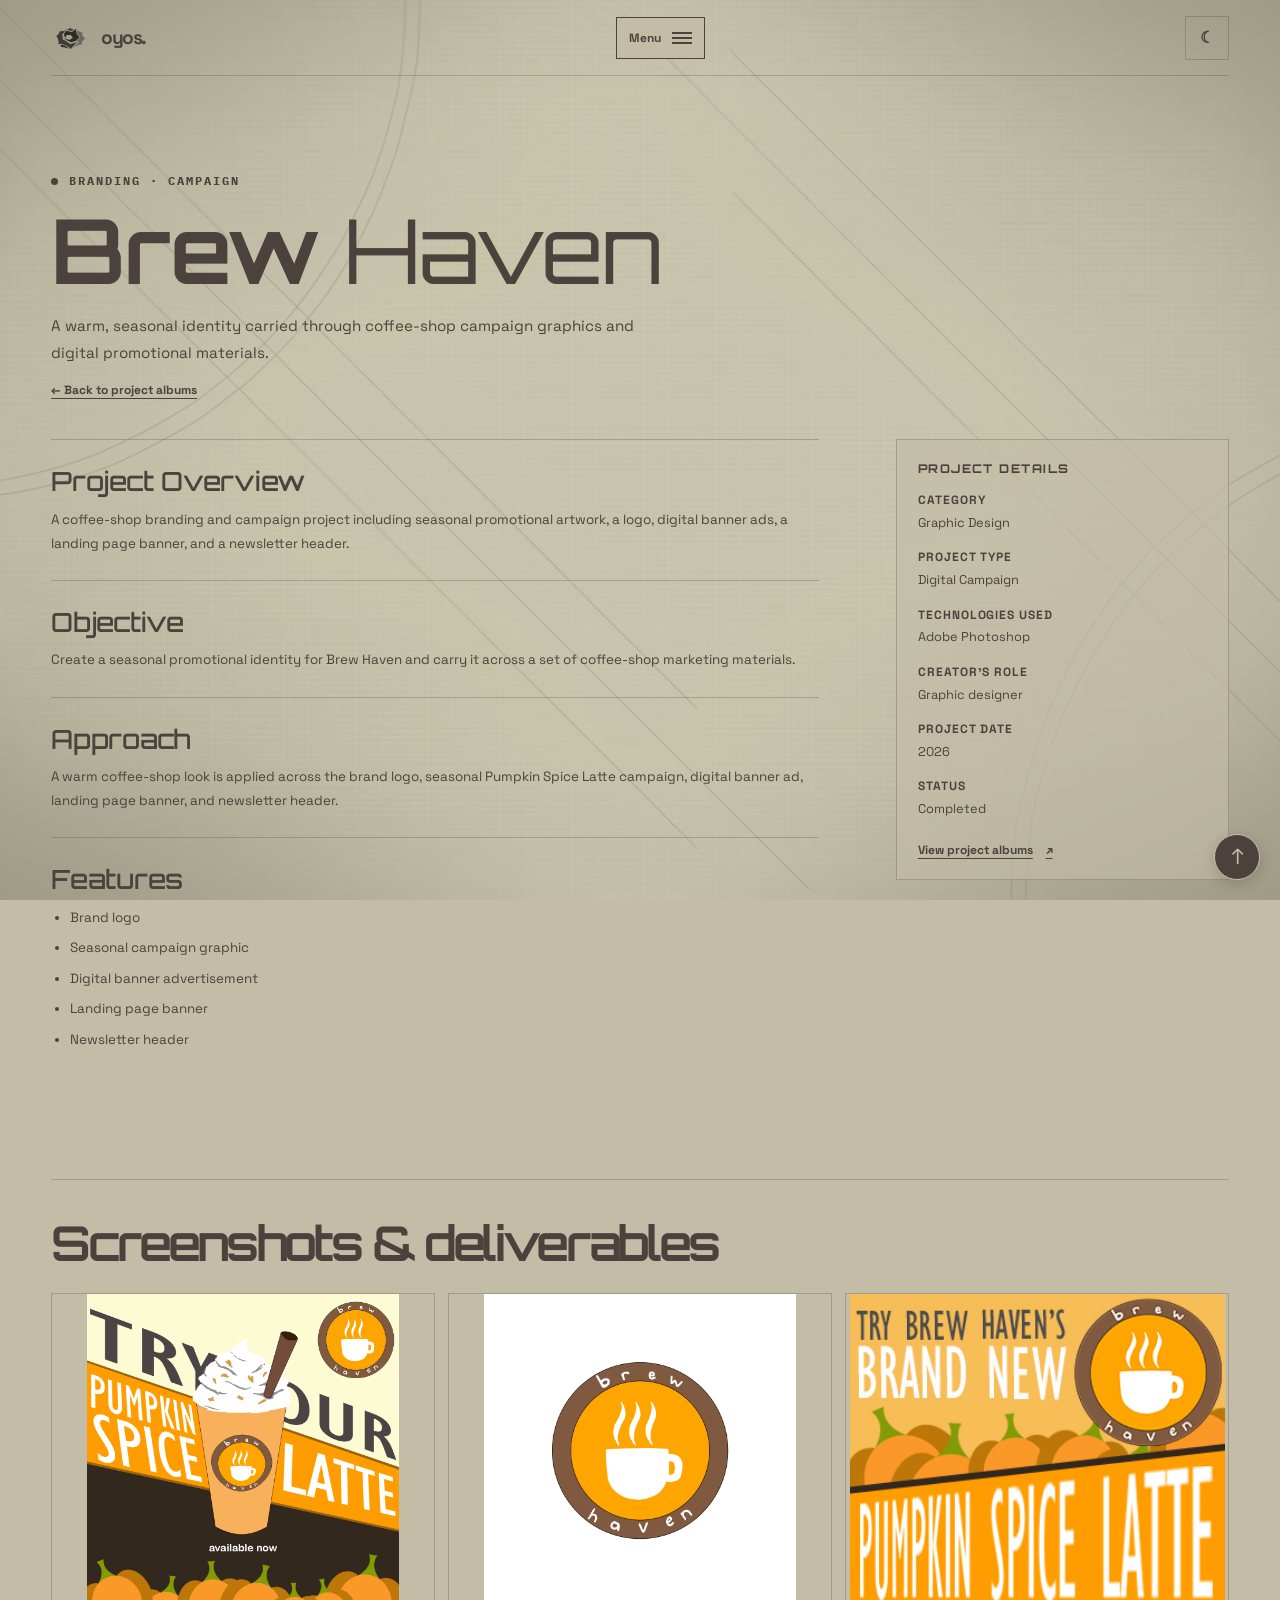
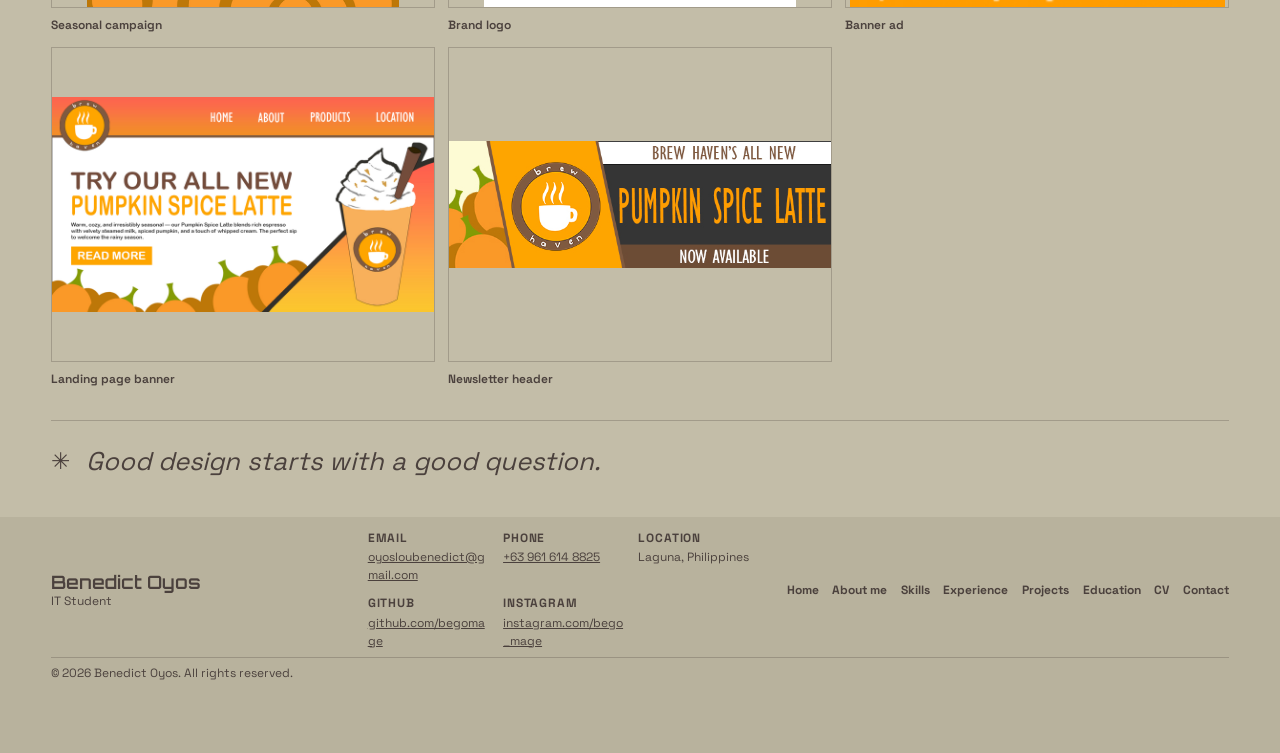
==== Final Project Oyos/projects/brew-haven/index.html @ 5e1249a6 "Add files via upload" ====
<!doctype html>
<html lang="en">
  <head>
    <meta charset="utf-8">
    <meta name="viewport" content="width=device-width, initial-scale=1">
    <meta name="theme-color" content="#f5f1e8">
    <meta name="description" content="Project overview and campaign design details for Brew Haven.">
    <title>Brew Haven | Oyos Projects</title>
    <script>
      try {
        const theme = window.localStorage.getItem("oyos-theme");
        if (theme === "light" || theme === "dark") {
          document.documentElement.dataset.theme = theme;
        }
      } catch (error) {
        console.error("Unable to read the saved theme preference.", error);
      }
    </script>
    <link rel="stylesheet" href="../../styles.css">
    <script src="../../script.js" defer></script>
  </head>
  <body>
    <a class="skip-link" href="#main">Skip to content</a>
    <header class="site-header">
      <a class="wordmark" href="../../index.html#home" aria-label="Oyos, home">
        <img class="wordmark-mark" src="../../assets/midnight-overture/MidnightOverture%20Icon%20Logo.png" alt="" aria-hidden="true">
        <span>oyos<span class="wordmark-period">.</span></span>
      </a>
      <button class="menu-toggle" type="button" aria-expanded="false" aria-controls="site-nav">
        <span class="menu-toggle-label">Menu</span>
        <span class="menu-toggle-icon" aria-hidden="true"></span>
      </button>
      <nav class="site-nav" id="site-nav" aria-label="Main navigation">
        <a href="../../index.html#home">Home</a>
        <a href="../../about.html">About me</a>
        <a href="../../skills.html">Skills</a>
        <a href="../../experience.html">Experience</a>
        <a href="../../projects.html" aria-current="page">Projects</a>
        <a href="../../education.html">Education</a>
        <a href="../../cv.html">CV</a>
        <a href="../../contact.html">Contact</a>
      </nav>
      <button class="theme-toggle" type="button" aria-label="Switch to dark mode" aria-pressed="false" title="Switch to dark mode">
        <span class="theme-toggle-icon" aria-hidden="true">☾</span>
        <span class="theme-toggle-label">Dark mode</span>
      </button>
    </header>

    <main id="main">
      <section class="project-detail-intro page-wrap" aria-labelledby="project-title">
        <p class="eyebrow"><span class="eyebrow-dot"></span> Branding · Campaign</p>
        <h1 id="project-title">Brew <em>Haven</em></h1>
        <p class="project-detail-lede">
          A warm, seasonal identity carried through coffee-shop campaign
          graphics and digital promotional materials.
        </p>
        <a class="text-link project-detail-back" href="../../projects.html">← Back to project albums</a>
      </section>

      <div class="project-detail-body page-wrap">
        <div class="project-detail-sections">
          <section class="project-detail-section" aria-labelledby="overview-title">
            <h2 id="overview-title">Project Overview</h2>
            <p>A coffee-shop branding and campaign project including seasonal promotional artwork, a logo, digital banner ads, a landing page banner, and a newsletter header.</p>
          </section>
          <section class="project-detail-section" aria-labelledby="objective-title">
            <h2 id="objective-title">Objective</h2>
            <p>Create a seasonal promotional identity for Brew Haven and carry it across a set of coffee-shop marketing materials.</p>
          </section>
          <section class="project-detail-section" aria-labelledby="approach-title">
            <h2 id="approach-title">Approach</h2>
            <p>A warm coffee-shop look is applied across the brand logo, seasonal Pumpkin Spice Latte campaign, digital banner ad, landing page banner, and newsletter header.</p>
          </section>
          <section class="project-detail-section" aria-labelledby="features-title">
            <h2 id="features-title">Features</h2>
            <ul>
              <li>Brand logo</li>
              <li>Seasonal campaign graphic</li>
              <li>Digital banner advertisement</li>
              <li>Landing page banner</li>
              <li>Newsletter header</li>
            </ul>
          </section>
        </div>
        <aside class="project-detail-sidebar" aria-labelledby="project-facts-title">
          <h2 id="project-facts-title">Project details</h2>
          <dl class="project-detail-meta">
            <div><dt>Category</dt><dd>Graphic Design</dd></div>
            <div><dt>Project type</dt><dd>Digital Campaign</dd></div>
            <div><dt>Technologies used</dt><dd>Adobe Photoshop</dd></div>
            <div><dt>Creator's role</dt><dd>Graphic designer</dd></div>
            <div><dt>Project date</dt><dd>2026</dd></div>
            <div><dt>Status</dt><dd>Completed</dd></div>
          </dl>
          <div class="project-links">
            <a class="text-link" href="../../projects.html">View project albums <span aria-hidden="true">↗</span></a>
          </div>
        </aside>
      </div>

      <section class="project-screenshots page-wrap" aria-labelledby="screenshots-title">
        <h2 id="screenshots-title">Screenshots &amp; deliverables</h2>
        <div class="project-screenshot-grid">
          <a class="project-screenshot" href="../../assets/brewhaven/brew-haven-campaign.jpg" target="_blank" rel="noopener">
            <img src="../../assets/brewhaven/brew-haven-campaign.jpg" alt="Brew Haven seasonal campaign graphic featuring a Pumpkin Spice Latte." loading="lazy">
            <span>Seasonal campaign</span>
          </a>
          <a class="project-screenshot" href="../../assets/brewhaven/Brew%20Haven%20Logo.jpg" target="_blank" rel="noopener">
            <img src="../../assets/brewhaven/Brew%20Haven%20Logo.jpg" alt="Brew Haven brand logo." loading="lazy">
            <span>Brand logo</span>
          </a>
          <a class="project-screenshot" href="../../assets/brewhaven/Banner%20Ad.jpg" target="_blank" rel="noopener">
            <img src="../../assets/brewhaven/Banner%20Ad.jpg" alt="Brew Haven digital banner advertisement." loading="lazy">
            <span>Banner ad</span>
          </a>
          <a class="project-screenshot" href="../../assets/brewhaven/Landing%20Page%20Banner.jpg" target="_blank" rel="noopener">
            <img src="../../assets/brewhaven/Landing%20Page%20Banner.jpg" alt="Brew Haven landing page banner." loading="lazy">
            <span>Landing page banner</span>
          </a>
          <a class="project-screenshot" href="../../assets/brewhaven/Newsletter%20Header.jpg" target="_blank" rel="noopener">
            <img src="../../assets/brewhaven/Newsletter%20Header.jpg" alt="Brew Haven newsletter header graphic." loading="lazy">
            <span>Newsletter header</span>
          </a>
        </div>
      </section>

      <section class="closing-note page-wrap" aria-label="Portfolio note">
        <span class="closing-star" aria-hidden="true">✳</span>
        <p>Good design starts with a good question.</p>
      </section>
    </main>

    <a class="back-to-top" href="#" aria-label="Back to top">↑</a>

    <footer class="site-footer">
      <div class="page-wrap footer-inner">
        <div class="footer-identity">
          <p class="footer-name">Benedict Oyos</p>
          <p class="footer-title">IT Student</p>
        </div>
        <div class="footer-contact">
          <p><span>Email</span> <a href="mailto:oyosloubenedict@gmail.com">oyosloubenedict@gmail.com</a></p>
          <p><span>Phone</span> <a href="tel:+639616148825">+63 961 614 8825</a></p>
          <p><span>Location</span> Laguna, Philippines</p>
          <p><span>GitHub</span> <a href="https://github.com/begomage" target="_blank" rel="noopener noreferrer">github.com/begomage</a></p>
          <p><span>Instagram</span> <a href="https://www.instagram.com/bego_mage/" target="_blank" rel="noopener noreferrer">instagram.com/bego_mage</a></p>
        </div>
        <nav class="footer-nav" aria-label="Quick navigation">
          <a href="../../index.html#home">Home</a>
          <a href="../../about.html">About me</a>
          <a href="../../skills.html">Skills</a>
          <a href="../../experience.html">Experience</a>
          <a href="../../projects.html">Projects</a>
          <a href="../../education.html">Education</a>
          <a href="../../cv.html">CV</a>
          <a href="../../contact.html">Contact</a>
        </nav>
        <p class="footer-copyright">© 2026 Benedict Oyos. All rights reserved.</p>
      </div>
    </footer>
  </body>
</html>
---- Final Project Oyos/styles.css ----
@import url("https://fonts.googleapis.com/css2?family=IBM+Plex+Mono:wght@400;500;600&family=Orbitron:wght@400;500;600;700&family=Space+Grotesk:wght@400;500;600;700&display=swap");

:root {
  color-scheme: light;
  --palette-deep: #4b413d;
  --palette-dark: #594e4a;
  --palette-muted: #b0ab98;
  --palette-mid: #b8b29d;
  --palette-light: #c3bda8;
  --paper: var(--palette-light);
  --paper-deep: var(--palette-mid);
  --ink: var(--palette-deep);
  --ink-soft: var(--palette-deep);
  --accent: var(--palette-deep);
  --accent-dark: var(--palette-deep);
  --line: rgba(75, 65, 61, 0.28);
  --surface: rgba(195, 189, 168, 0.62);
  --surface-hover: var(--palette-light);
  --display: "Orbitron", "Bahnschrift", "Segoe UI", sans-serif;
  --sans: "Space Grotesk", "Segoe UI", sans-serif;
  --mono: "IBM Plex Mono", Consolas, monospace;
}

:root[data-theme="dark"] {
  color-scheme: dark;
  --palette-deep: #2d2626;
  --palette-dark: #403737;
  --palette-muted: #514847;
  --palette-mid: #706665;
  --palette-light: #948b89;
  --paper: #2d2626;
  --paper-deep: #403737;
  --ink: #b7adab;
  --ink-soft: #b7adab;
  --accent: #b7adab;
  --accent-dark: #b7adab;
  --line: rgba(148, 139, 137, 0.32);
  --surface: #403737;
  --surface-hover: #514847;
}

* {
  box-sizing: border-box;
}

html {
  scroll-behavior: smooth;
  scroll-padding-top: 5.5rem;
}

body {
  margin: 0;
  background-color: var(--paper);
  background-image: url("imagebg/nierupscalebg.png");
  background-repeat: no-repeat;
  background-position: center center;
  background-attachment: fixed;
  background-size: cover;
  color: var(--ink);
  font-family: var(--sans);
  -webkit-font-smoothing: antialiased;
}

:root[data-theme="dark"] body {
  background-image:
    linear-gradient(rgba(42, 36, 36, 0.7), rgba(42, 36, 36, 0.7)),
    url("imagebg/nierupscalebg.png");
}

body,
button,
a {
  font-family: var(--sans);
}

a {
  color: inherit;
}

img {
  display: block;
  max-width: 100%;
}

::selection {
  background: var(--accent);
  color: var(--paper);
}

.skip-link {
  position: fixed;
  z-index: 10;
  top: 0.75rem;
  left: 0.75rem;
  padding: 0.8rem 1rem;
  transform: translateY(-160%);
  background: var(--ink);
  color: var(--paper);
}

.skip-link:focus {
  transform: translateY(0);
}

.page-wrap {
  width: min(100% - 8vw, 1240px);
  margin-inline: auto;
}

.site-header {
  position: relative;
  z-index: 5;
  display: flex;
  min-height: 88px;
  align-items: center;
  justify-content: space-between;
  width: min(100% - 8vw, 1400px);
  margin-inline: auto;
  border-bottom: 1px solid var(--line);
}

.wordmark {
  display: inline-flex;
  align-items: center;
  gap: 0.62rem;
  color: var(--ink);
  font-size: 1.2rem;
  font-weight: 800;
  letter-spacing: -0.075em;
  text-decoration: none;
}

.wordmark-mark {
  width: 40px;
  height: 40px;
  flex: 0 0 auto;
  object-fit: contain;
  filter: grayscale(1) sepia(0.25) brightness(0.68);
}

.wordmark-period,
.heading-period {
  color: var(--accent);
}

.site-nav {
  display: flex;
  align-items: center;
  gap: clamp(0.5rem, 1vw, 1rem);
  font-size: 0.78rem;
  font-weight: 650;
}

.theme-toggle {
  display: inline-flex;
  min-width: 44px;
  min-height: 44px;
  align-items: center;
  justify-content: center;
  gap: 0.5rem;
  padding: 0.55rem 0.7rem;
  border: 1px solid var(--line);
  background: transparent;
  color: var(--ink);
  cursor: pointer;
  font-size: 0.75rem;
  font-weight: 700;
  white-space: nowrap;
}

.theme-toggle:hover {
  background: var(--paper-deep);
}

.theme-toggle-icon {
  font-size: 1rem;
  line-height: 1;
}

.site-nav > a {
  position: relative;
  padding-block: 0.45rem;
  font-family: var(--display);
  text-transform: uppercase;
  transition: color 180ms ease;
}

.site-nav > a::after {
  position: absolute;
  right: 0;
  bottom: 0;
  left: 0;
  height: 2px;
  background: var(--accent);
  content: "";
  transform: scaleX(0);
  transform-origin: left center;
  transition: transform 220ms ease;
}

.site-nav > a:hover::after,
.site-nav > a[aria-current="page"]::after {
  transform: scaleX(1);
}

.site-nav > a[aria-current="page"] {
  color: var(--accent);
  font-weight: 700;
}

.site-nav a,
.footer-top {
  text-decoration: none;
}

.site-nav a:not([aria-current="page"]):hover,
.footer-top:hover {
  color: var(--accent-dark);
}

.menu-toggle {
  display: none;
}

.hero {
  display: grid;
  min-height: min(750px, calc(100svh - 89px));
  grid-template-columns: 1.05fr 0.95fr;
  align-items: center;
  gap: clamp(2rem, 6vw, 6rem);
  padding-block: clamp(4rem, 9vw, 8rem);
}

.eyebrow {
  display: flex;
  align-items: center;
  gap: 0.65rem;
  margin: 0 0 1.55rem;
  color: var(--ink-soft);
  font-size: 0.75rem;
  font-weight: 750;
  letter-spacing: 0.17em;
  line-height: 1.5;
  text-transform: uppercase;
}

.eyebrow-dot {
  width: 7px;
  height: 7px;
  flex: 0 0 auto;
  border-radius: 50%;
  background: var(--accent);
}

.hero h1,
.overview-layout h2,
.section-heading h2 {
  margin: 0;
  font-size: clamp(3.6rem, 7.7vw, 7rem);
  font-weight: 650;
  letter-spacing: -0.025em;
  line-height: 0.91;
}

.hero h1 em,
.overview-layout h2 em,
.section-heading h2 em {
  color: var(--accent);
  font-family: var(--display);
  font-weight: 400;
  letter-spacing: -0.025em;
}

.hero h1 {
  font-size: clamp(3.2rem, 6.7vw, 6rem);
}

.hero-title {
  margin: 1.15rem 0 0;
  color: var(--accent);
  font-size: clamp(0.9rem, 1.4vw, 1.05rem);
  font-weight: 700;
  line-height: 1.5;
}

.hero-intro {
  max-width: 430px;
  margin: 1.8rem 0 0;
  color: var(--ink-soft);
  font-size: clamp(1rem, 1.4vw, 1.12rem);
  line-height: 1.75;
}

.hero-actions {
  display: flex;
  align-items: center;
  flex-wrap: wrap;
  gap: 1rem 1.5rem;
  margin-top: 2rem;
}

.button {
  display: inline-flex;
  min-height: 51px;
  align-items: center;
  justify-content: center;
  gap: 1.35rem;
  padding: 0.85rem 1.15rem;
  font-size: 0.76rem;
  font-weight: 700;
  text-decoration: none;
  transition: transform 180ms ease, background 180ms ease;
}

.button:hover {
  transform: translateY(-2px);
}

.button-dark {
  background: var(--ink);
  color: var(--paper);
}

.button-dark:hover {
  background: var(--accent-dark);
}

.button-outline {
  border: 1px solid var(--ink);
  background: var(--paper);
  color: var(--ink);
}

.button-outline:hover {
  background: var(--paper-deep);
}

.text-link {
  display: inline-flex;
  align-items: center;
  gap: 0.8rem;
  font-size: 0.75rem;
  font-weight: 700;
  text-decoration-thickness: 1px;
  text-underline-offset: 4px;
}

.text-link:hover {
  color: var(--accent-dark);
}

.hero-note {
  display: flex;
  align-items: center;
  gap: 0.6rem;
  margin: 3.2rem 0 0;
  color: var(--ink-soft);
  font-size: 0.7rem;
}

.hero-note span {
  color: var(--accent);
  font-size: 1rem;
}

.hero-visual {
  position: relative;
  width: min(100%, 465px);
  justify-self: end;
  padding: clamp(0.8rem, 2vw, 1.4rem);
  border: 1px solid var(--line);
  background: var(--surface);
}

.hero-visual-profile {
  width: min(100%, 380px);
  background: var(--paper-deep);
}

.hero-art {
  margin: 0;
  padding: clamp(0.65rem, 1.6vw, 1.15rem);
  background: var(--paper);
}

.hero-art img {
  width: 100%;
  aspect-ratio: 1 / 1.03;
  object-fit: cover;
  mix-blend-mode: multiply;
}

.hero-art.hero-profile {
  padding: 0;
  background: transparent;
}

.hero-profile img {
  aspect-ratio: 1 / 1;
  background: transparent;
  object-fit: contain;
  mix-blend-mode: normal;
}

.hero-art figcaption {
  display: flex;
  justify-content: space-between;
  gap: 1rem;
  padding: 1rem 0.2rem 0.2rem;
  font-size: 0.75rem;
  font-weight: 700;
}

.hero-art figcaption > span:last-child {
  color: var(--ink-soft);
  font-size: 0.75rem;
  font-weight: 500;
}

.caption-index {
  margin-right: 0.45rem;
  color: var(--ink);
}

.hero-stamp {
  position: absolute;
  z-index: 1;
  top: -27px;
  right: -27px;
  display: grid;
  width: 82px;
  height: 82px;
  align-content: center;
  justify-items: center;
  border-radius: 50%;
  background: var(--accent-dark);
  color: var(--paper);
  font-size: 0.75rem;
  font-weight: 800;
  letter-spacing: 0.12em;
  line-height: 1.4;
  transform: rotate(10deg);
}

.hero-stamp-star {
  margin-top: 0.1rem;
  font-size: 0.95rem;
}

.hero-side-note {
  position: absolute;
  right: -2.1rem;
  bottom: 22%;
  color: var(--ink-soft);
  font-size: 0.75rem;
  font-weight: 750;
  letter-spacing: 0.18em;
  writing-mode: vertical-rl;
}

.overview-band {
  padding-block: clamp(4.5rem, 9vw, 8rem);
  background: var(--ink);
  color: var(--paper);
}

:root[data-theme="dark"] .overview-band,
:root[data-theme="dark"] .about-bio-band {
  background: var(--paper-deep);
  color: var(--ink);
}

:root[data-theme="dark"] .overview-copy p,
:root[data-theme="dark"] .about-bio-copy p {
  color: var(--ink);
}

:root[data-theme="dark"] .overview-layout h2 em,
:root[data-theme="dark"] .about-bio-layout h2 em {
  color: var(--ink);
}

.overview-layout {
  display: grid;
  grid-template-columns: 1fr 0.75fr;
  align-items: end;
  gap: clamp(2rem, 9vw, 9rem);
}

.eyebrow-light {
  color: var(--paper);
}

.overview-layout h2 {
  font-size: clamp(2.9rem, 5.4vw, 5.4rem);
  line-height: 0.98;
}

.overview-layout h2 em {
  color: var(--palette-muted);
}

.overview-copy {
  padding-bottom: 0.25rem;
}

.overview-copy p {
  margin: 0 0 1.1rem;
  color: var(--palette-mid);
  font-size: 0.91rem;
  line-height: 1.85;
}

.text-link-light {
  margin-top: 0.4rem;
  color: var(--paper);
}

.text-link-light:hover {
  color: var(--paper);
}

.work-section {
  padding-block: clamp(5rem, 10vw, 9rem);
}

.section-heading {
  display: flex;
  align-items: end;
  justify-content: space-between;
  gap: 2rem;
  margin-bottom: clamp(2.5rem, 5vw, 4.5rem);
}

.section-heading .eyebrow {
  margin-bottom: 1.2rem;
}

.section-heading h2 {
  font-size: clamp(3.4rem, 6.7vw, 6rem);
  line-height: 1;
}

.section-aside {
  margin: 0 0 0.45rem;
  color: var(--ink-soft);
  font-size: 0.76rem;
  line-height: 1.7;
  text-align: right;
}

.project-grid {
  display: grid;
  grid-template-columns: repeat(3, minmax(0, 1fr));
  align-items: start;
  gap: clamp(1.2rem, 3vw, 2.6rem);
}

.project-card-offset {
  margin-top: 4rem;
}

.project-image {
  position: relative;
  display: grid;
  overflow: hidden;
  place-items: center;
  background: var(--paper-deep);
}

.project-image-tall {
  aspect-ratio: 0.82;
}

.project-image-square {
  aspect-ratio: 0.92;
}

.project-image img {
  width: 100%;
  height: 100%;
  object-fit: cover;
  transition: transform 450ms cubic-bezier(0.2, 0.7, 0.2, 1);
}

.project-card:hover .project-image img {
  transform: scale(1.035);
}

.project-card:nth-child(2) .project-image img {
  object-fit: contain;
  mix-blend-mode: multiply;
}

.project-card:nth-child(3) .project-image img {
  object-position: center 43%;
}

.project-number {
  position: absolute;
  top: 0.8rem;
  left: 0.8rem;
  padding: 0.5rem 0.6rem;
  background: var(--paper);
  color: var(--ink);
  font-size: 0.75rem;
  font-weight: 750;
  letter-spacing: 0.08em;
}

.project-meta {
  display: flex;
  align-items: center;
  justify-content: space-between;
  gap: 1rem;
  margin-top: 1.1rem;
}

.project-category {
  margin: 0 0 0.42rem;
  color: var(--ink-soft);
  font-size: 0.75rem;
  font-weight: 700;
  letter-spacing: 0.1em;
  text-transform: uppercase;
}

.project-meta h3 {
  margin: 0;
  font-family: var(--display);
  font-size: clamp(1.3rem, 2vw, 1.75rem);
  font-weight: 500;
  letter-spacing: -0.04em;
}

.project-arrow {
  display: grid;
  width: 44px;
  height: 44px;
  flex: 0 0 auto;
  place-items: center;
  border: 1px solid var(--line);
  border-radius: 50%;
  color: var(--accent-dark);
  font-size: 0.9rem;
}

.project-description {
  max-width: 34ch;
  margin: 0.7rem 0 0;
  color: var(--ink-soft);
  font-size: 0.75rem;
  line-height: 1.7;
}

.about-intro {
  padding-block: clamp(4rem, 9vw, 7rem) 3.5rem;
}

.about-intro h1 {
  margin: 0;
  font-size: clamp(3.8rem, 8vw, 7rem);
  font-weight: 650;
  letter-spacing: -0.025em;
  line-height: 0.95;
}

.about-intro h1 em,
.about-section-heading h2 em,
.about-bio-layout h2 em {
  color: var(--accent);
  font-family: var(--display);
  font-weight: 400;
}

.about-lede {
  max-width: 54ch;
  margin: 1.5rem 0 0;
  color: var(--ink-soft);
  font-size: 0.95rem;
  line-height: 1.75;
}

.about-details {
  padding-block: 1rem clamp(4rem, 8vw, 7rem);
}

.about-section-heading {
  display: flex;
  align-items: end;
  justify-content: space-between;
  gap: 2rem;
  margin-bottom: 2rem;
}

.about-section-heading .eyebrow {
  margin-bottom: 1rem;
}

.about-section-heading h2,
.about-bio-layout h2 {
  margin: 0;
  font-size: clamp(2.5rem, 5.5vw, 4.7rem);
  font-weight: 650;
  letter-spacing: -0.075em;
  line-height: 1;
}

.about-aside {
  max-width: 28ch;
  margin: 0 0 0.4rem;
  color: var(--ink-soft);
  font-size: 0.76rem;
  line-height: 1.7;
  text-align: right;
}

.about-info-grid {
  display: grid;
  grid-template-columns: repeat(3, minmax(0, 1fr));
  gap: 1px;
  margin: 0;
  border: 1px solid var(--line);
  background: var(--line);
}

.about-info-item {
  min-width: 0;
  padding: 1.25rem;
  background: var(--paper);
}

.about-info-item dt {
  margin-bottom: 0.65rem;
  color: var(--ink-soft);
  font-size: 0.75rem;
  font-weight: 750;
  letter-spacing: 0.1em;
  text-transform: uppercase;
}

.about-info-item dd {
  margin: 0;
  font-family: var(--sans);
  font-size: 1.1rem;
  line-height: 1.5;
  overflow-wrap: anywhere;
}

.contact-section {
  padding-block: 0.5rem clamp(4rem, 8vw, 7rem);
}

.contact-layout {
  display: grid;
  grid-template-columns: minmax(0, 0.8fr) minmax(0, 1.2fr);
  gap: clamp(2rem, 6vw, 5rem);
}

.contact-details h2,
.contact-form-panel h2 {
  margin: 0 0 1.5rem;
  font-size: clamp(2rem, 4vw, 3.2rem);
  font-weight: 650;
  letter-spacing: -0.06em;
  line-height: 1.05;
}

.contact-details h2 em,
.contact-form-panel h2 em {
  color: var(--accent);
  font-family: var(--display);
  font-weight: 400;
}

.contact-details h3 {
  margin: 2rem 0 1rem;
  font-size: 1.1rem;
}

.contact-list {
  display: grid;
  gap: 1px;
  margin: 0;
  border: 1px solid var(--line);
  background: var(--line);
}

.contact-list > div {
  padding: 1rem 1.1rem;
  background: var(--paper);
}

.contact-list dt,
.contact-field label {
  display: block;
  margin-bottom: 0.45rem;
  color: var(--ink-soft);
  font-size: 0.75rem;
  font-weight: 750;
  letter-spacing: 0.1em;
  text-transform: uppercase;
}

.contact-list dd {
  margin: 0;
  font-size: 0.94rem;
  line-height: 1.55;
  overflow-wrap: anywhere;
}

.contact-list a {
  text-decoration-thickness: 1px;
  text-underline-offset: 3px;
}

.contact-form-note {
  margin: -0.5rem 0 1.5rem;
  color: var(--ink-soft);
  font-size: 0.82rem;
  line-height: 1.65;
}

.contact-form {
  display: grid;
  grid-template-columns: repeat(2, minmax(0, 1fr));
  gap: 1.1rem;
}

.contact-field {
  min-width: 0;
}

.contact-field-full {
  grid-column: 1 / -1;
}

.contact-field input,
.contact-field textarea {
  width: 100%;
  min-height: 48px;
  padding: 0.75rem 0.85rem;
  border: 1px solid var(--line);
  border-radius: 0;
  background: var(--paper);
  color: var(--ink);
  font: inherit;
}

.contact-field textarea {
  min-height: 155px;
  resize: vertical;
}

.contact-submit {
  width: fit-content;
  border: 0;
  cursor: pointer;
  font: inherit;
}

.contact-form-status {
  align-self: center;
  margin: 0;
  color: var(--ink-soft);
  font-size: 0.78rem;
  line-height: 1.5;
}

.contact-honeypot {
  position: absolute;
  width: 1px;
  height: 1px;
  overflow: hidden;
  clip: rect(0, 0, 0, 0);
  clip-path: inset(50%);
  white-space: nowrap;
}

.about-bio-band {
  padding-block: clamp(4rem, 8vw, 7rem);
  background: var(--ink);
  color: var(--paper);
}

.about-bio-layout {
  display: grid;
  grid-template-columns: 0.8fr 1fr;
  align-items: start;
  gap: clamp(2rem, 8vw, 7rem);
}

.about-bio-layout .eyebrow {
  color: var(--paper);
}

.about-bio-layout h2 em {
  color: var(--palette-muted);
}

.about-bio-copy p {
  margin: 0 0 1.1rem;
  color: var(--palette-mid);
  font-size: 0.92rem;
  line-height: 1.9;
}

.about-bio-copy strong {
  color: var(--paper);
  font-weight: 650;
}

.skills-intro {
  padding-block: clamp(4rem, 9vw, 7rem) 3rem;
}

.skills-intro h1 {
  margin: 0;
  font-size: clamp(3.8rem, 8vw, 7rem);
  font-weight: 650;
  letter-spacing: -0.025em;
  line-height: 0.95;
}

.skills-intro h1 em,
.skill-category-heading h2 em {
  color: var(--accent);
  font-family: var(--display);
  font-weight: 400;
}

.skills-lede {
  max-width: 58ch;
  margin: 1.5rem 0 0;
  color: var(--ink-soft);
  font-size: 0.95rem;
  line-height: 1.75;
}

.skills-section {
  padding-block: 1rem clamp(4rem, 8vw, 7rem);
}

.experience-section {
  padding-block: 1rem clamp(4rem, 8vw, 7rem);
}

.experience-timeline {
  position: relative;
  display: grid;
  gap: 1.5rem;
  margin: 0;
  padding: 0 0 0 2.5rem;
  list-style: none;
}

.experience-timeline::before {
  position: absolute;
  top: 0.7rem;
  bottom: 0.7rem;
  left: 6px;
  width: 2px;
  background: var(--palette-dark);
  content: "";
}

.experience-entry {
  position: relative;
  min-width: 0;
}

.experience-entry::before {
  position: absolute;
  top: 1.55rem;
  left: -2.5rem;
  width: 14px;
  height: 14px;
  border: 3px solid var(--paper);
  border-radius: 50%;
  background: var(--palette-dark);
  content: "";
}

.experience-card {
  padding: clamp(1.25rem, 3vw, 2rem);
  border: 1px solid var(--line);
  background: var(--surface);
}

.experience-date {
  margin: 0 0 0.85rem;
  color: var(--ink-soft);
  font-family: var(--mono);
  font-size: 0.75rem;
  font-weight: 600;
  letter-spacing: 0.04em;
}

.experience-card-heading h3 {
  margin: 0;
  font-size: clamp(1.4rem, 3vw, 2rem);
  font-weight: 600;
  line-height: 1.2;
}

.experience-organization {
  margin: 0.35rem 0 0;
  color: var(--ink-soft);
  font-size: 0.9rem;
  font-weight: 600;
}

.experience-details {
  display: flex;
  flex-wrap: wrap;
  gap: 0.8rem 2rem;
  margin: 1.25rem 0;
  padding-block: 1rem;
  border-block: 1px solid var(--line);
}

.experience-details div {
  min-width: min(100%, 12rem);
}

.experience-details dt {
  margin-bottom: 0.3rem;
  color: var(--ink-soft);
  font-family: var(--mono);
  font-size: 0.75rem;
  font-weight: 600;
  letter-spacing: 0.08em;
  text-transform: uppercase;
}

.experience-details dd {
  margin: 0;
  font-size: 0.82rem;
  line-height: 1.55;
}

.experience-summary,
.experience-highlights {
  color: var(--ink-soft);
  font-size: 0.84rem;
  line-height: 1.75;
}

.experience-summary {
  margin: 0 0 1.25rem;
}

.experience-card h4 {
  margin: 0 0 0.6rem;
  font-size: 0.75rem;
  font-weight: 700;
}

.experience-highlights {
  display: grid;
  gap: 0.35rem;
  margin: 0;
  padding-left: 1.15rem;
}

.experience-highlights li::marker {
  color: var(--palette-dark);
}

.skill-category {
  padding-block: 2.5rem;
  border-top: 1px solid var(--line);
}

.skill-category-heading {
  display: flex;
  align-items: end;
  justify-content: space-between;
  gap: 2rem;
  margin-bottom: 1.5rem;
}

.skill-category-heading .eyebrow {
  margin-bottom: 0.85rem;
}

.skill-category-heading h2 {
  margin: 0;
  font-size: clamp(2.3rem, 4.7vw, 4rem);
  font-weight: 650;
  letter-spacing: -0.075em;
  line-height: 1;
}

.skill-category-note {
  max-width: 32ch;
  margin: 0 0 0.25rem;
  color: var(--ink-soft);
  font-size: 0.76rem;
  line-height: 1.7;
  text-align: right;
}

.skill-grid {
  display: grid;
  grid-template-columns: repeat(4, minmax(0, 1fr));
  gap: 0.8rem;
  margin: 0;
  padding: 0;
  list-style: none;
}

.skill-card {
  display: flex;
  min-height: 78px;
  align-items: center;
  gap: 0.8rem;
  padding: 1rem;
  border: 1px solid var(--line);
  background: var(--surface);
  font-family: var(--sans);
  font-size: 1rem;
  line-height: 1.35;
  transition: transform 180ms ease, background 180ms ease;
}

.skill-card::before {
  width: 8px;
  height: 8px;
  flex: 0 0 auto;
  border-radius: 50%;
  background: var(--accent);
  content: "";
}

.skill-card:hover {
  transform: translateY(-2px);
  background: var(--surface-hover);
}

.skill-category-professional .skill-card::before {
  border-radius: 0;
  transform: rotate(45deg);
}

.projects-intro {
  padding-block: clamp(4rem, 9vw, 7rem) 3rem;
}

.projects-intro h1 {
  margin: 0;
  font-size: clamp(3.8rem, 8vw, 7rem);
  font-weight: 650;
  letter-spacing: -0.025em;
  line-height: 0.95;
}

.projects-intro h1 em {
  color: var(--accent);
  font-family: var(--display);
  font-weight: 400;
}

.projects-lede {
  max-width: 58ch;
  margin: 1.5rem 0 0;
  color: var(--ink-soft);
  font-size: 0.95rem;
  line-height: 1.75;
}

.project-search {
  margin-bottom: 1rem;
  padding: 1.3rem;
  border: 1px solid var(--line);
  background: var(--surface);
}

.project-search h2 {
  margin: 0 0 1rem;
  font-family: var(--display);
  font-size: 1.5rem;
  font-weight: 500;
}

.project-search-controls {
  display: grid;
  grid-template-columns: minmax(220px, 2fr) repeat(2, minmax(160px, 1fr));
  align-items: end;
  gap: 0.8rem;
}

.project-search-field {
  display: grid;
  gap: 0.4rem;
}

.project-search-field label {
  color: var(--ink-soft);
  font-size: 0.75rem;
  font-weight: 750;
  letter-spacing: 0.08em;
  text-transform: uppercase;
}

.project-search-field input,
.project-search-field select {
  width: 100%;
  min-height: 44px;
  padding: 0.65rem 0.75rem;
  border: 1px solid var(--line);
  border-radius: 0;
  background: var(--paper);
  color: var(--ink);
  font: inherit;
  font-size: 0.78rem;
}

.project-search-field input::placeholder {
  color: var(--ink-soft);
  opacity: 0.8;
}

.project-search-count,
.project-search-empty {
  margin: 0.85rem 0 0;
  color: var(--ink-soft);
  font-size: 0.75rem;
}

.project-search-empty {
  padding-block: 0 1rem;
}

.album-card[hidden],
.project-search-empty[hidden] {
  display: none;
}

.projects-list {
  display: grid;
  gap: 1.5rem;
  padding-block: 1rem 2.5rem;
}

.album-card {
  padding: clamp(1.2rem, 3vw, 2.3rem);
  border: 1px solid var(--line);
  background: var(--surface);
}

.album-heading {
  display: flex;
  align-items: start;
  justify-content: space-between;
  gap: 1rem;
  margin-bottom: 1.4rem;
}

.album-heading .eyebrow {
  margin-bottom: 0.6rem;
}

.album-heading h2 {
  margin: 0;
  font-family: var(--display);
  font-size: clamp(1.8rem, 3vw, 2.6rem);
  font-weight: 500;
  letter-spacing: -0.01em;
  line-height: 1.1;
}

.album-heading h2 em {
  color: var(--accent);
  font-weight: 400;
}

.album-description {
  max-width: 60ch;
  margin: 0.75rem 0 0;
  color: var(--ink-soft);
  font-size: 0.82rem;
  line-height: 1.7;
}

.portfolio-status {
  flex: 0 0 auto;
  padding: 0.45rem 0.6rem;
  border: 1px solid var(--line);
  color: var(--ink-soft);
  font-size: 0.75rem;
  font-weight: 700;
  letter-spacing: 0.07em;
  text-transform: uppercase;
}

.portfolio-meta {
  display: grid;
  grid-template-columns: repeat(3, minmax(0, 1fr));
  gap: 0.9rem 1.2rem;
  margin: 0 0 1.5rem;
}

.portfolio-meta dt {
  margin-bottom: 0.35rem;
  color: var(--ink-soft);
  font-size: 0.75rem;
  font-weight: 750;
  letter-spacing: 0.08em;
  text-transform: uppercase;
}

.portfolio-meta dd {
  margin: 0;
  font-size: 0.76rem;
  line-height: 1.5;
  overflow-wrap: anywhere;
}

.album-gallery {
  display: grid;
  grid-template-columns: repeat(4, minmax(0, 1fr));
  gap: 0.8rem;
}

.album-details-link {
  width: fit-content;
  margin-top: 1.3rem;
}

.album-image {
  display: flex;
  min-width: 0;
  flex-direction: column;
  gap: 0.55rem;
  color: inherit;
  font-size: 0.75rem;
  font-weight: 650;
  line-height: 1.45;
  text-decoration: none;
}

.album-image img {
  width: 100%;
  aspect-ratio: 1 / 0.82;
  border: 1px solid var(--line);
  background: var(--paper);
  object-fit: contain;
  transition: transform 250ms ease, box-shadow 250ms ease;
}

.album-image:hover img {
  transform: translateY(-3px);
  box-shadow: 0 8px 18px rgba(75, 65, 61, 0.14);
}

.album-image:focus-visible {
  outline: none;
}

.album-image:focus-visible img {
  outline: 3px solid var(--accent);
  outline-offset: 3px;
}

.projects-note {
  padding-bottom: 2.5rem;
  color: var(--ink-soft);
  font-size: 0.75rem;
  line-height: 1.7;
}

.portfolio-actions {
  display: flex;
  flex-wrap: wrap;
  gap: 0.75rem;
  margin-top: auto;
  padding-top: 1.5rem;
}

.portfolio-actions .button {
  width: fit-content;
  min-height: 44px;
}

.projects-note {
  padding-bottom: 2.5rem;
  color: var(--ink-soft);
  font-size: 0.75rem;
  line-height: 1.7;
}

.project-detail-intro {
  padding-block: clamp(3.5rem, 8vw, 6rem) 2.5rem;
}

.project-detail-intro .eyebrow {
  margin-bottom: 1rem;
}

.project-detail-intro h1 {
  margin: 0;
  font-size: clamp(3.1rem, 7vw, 6rem);
  font-weight: 650;
  letter-spacing: -0.025em;
  line-height: 0.98;
}

.project-detail-intro h1 em {
  color: var(--accent);
  font-family: var(--display);
  font-weight: 400;
}

.project-detail-lede {
  max-width: 62ch;
  margin: 1.2rem 0 0;
  color: var(--ink-soft);
  font-size: 0.95rem;
  line-height: 1.75;
}

.project-detail-body {
  display: grid;
  grid-template-columns: minmax(0, 1.5fr) minmax(240px, 0.65fr);
  align-items: start;
  gap: clamp(2rem, 6vw, 5rem);
  padding-bottom: clamp(4rem, 8vw, 7rem);
}

.project-detail-sections {
  display: grid;
  gap: 0;
}

.project-detail-section {
  padding-block: 1.5rem;
  border-top: 1px solid var(--line);
}

.project-detail-section h2 {
  margin: 0 0 0.65rem;
  font-family: var(--display);
  font-size: 1.65rem;
  font-weight: 500;
  letter-spacing: -0.01em;
}

.project-detail-section p,
.project-detail-section li {
  color: var(--ink-soft);
  font-size: 0.84rem;
  line-height: 1.8;
}

.project-detail-section p {
  margin: 0;
}

.project-detail-section ul {
  display: grid;
  gap: 0.4rem;
  margin: 0;
  padding-left: 1.2rem;
}

.project-detail-sidebar {
  padding: 1.3rem;
  border: 1px solid var(--line);
  background: var(--surface);
}

.project-detail-sidebar h2 {
  margin: 0 0 1rem;
  font-size: 0.75rem;
  font-weight: 750;
  letter-spacing: 0.12em;
  text-transform: uppercase;
}

.project-detail-meta {
  display: grid;
  gap: 1rem;
  margin: 0;
}

.project-detail-meta dt {
  margin-bottom: 0.3rem;
  color: var(--ink-soft);
  font-size: 0.75rem;
  font-weight: 750;
  letter-spacing: 0.08em;
  text-transform: uppercase;
}

.project-detail-meta dd {
  margin: 0;
  font-size: 0.8rem;
  line-height: 1.6;
  overflow-wrap: anywhere;
}

.project-screenshots {
  padding-block: 2rem;
  border-top: 1px solid var(--line);
}

.project-screenshots h2 {
  margin: 0 0 1.3rem;
  font-size: clamp(2rem, 4vw, 3rem);
  font-weight: 650;
  letter-spacing: -0.07em;
}

.project-screenshot-grid {
  display: grid;
  grid-template-columns: repeat(3, minmax(0, 1fr));
  gap: 0.85rem;
}

.project-screenshot {
  display: flex;
  min-width: 0;
  flex-direction: column;
  gap: 0.5rem;
  color: inherit;
  font-size: 0.75rem;
  font-weight: 650;
  line-height: 1.5;
  text-decoration: none;
}

.project-screenshot img {
  width: 100%;
  aspect-ratio: 1 / 0.82;
  border: 1px solid var(--line);
  background: var(--paper);
  object-fit: contain;
  transition: transform 250ms ease;
}

.project-screenshot:hover img {
  transform: translateY(-3px);
}

.project-links {
  display: flex;
  flex-wrap: wrap;
  gap: 1.25rem;
  margin-top: 1.4rem;
}

.project-detail-back {
  margin-top: 1rem;
}

.closing-note {
  display: flex;
  align-items: center;
  gap: 1rem;
  padding-block: 1.5rem 2.5rem;
  border-top: 1px solid var(--line);
}

.closing-star {
  color: var(--accent);
  font-size: 1.45rem;
}

.closing-note p {
  margin: 0;
  font-family: var(--sans);
  font-size: clamp(1.15rem, 2vw, 1.65rem);
  font-style: italic;
}

.closing-note .text-link {
  margin-left: auto;
}

.site-footer {
  padding-block: 0.8rem 4.5rem;
  background: var(--paper-deep);
}

.footer-inner {
  display: grid;
  grid-template-columns: minmax(0, 1fr) minmax(0, 1.35fr) auto;
  grid-template-areas:
    "identity contact nav"
    "copyright copyright copyright";
  align-items: center;
  gap: 0.45rem 1.5rem;
}

.footer-identity {
  grid-area: identity;
}

.footer-name,
.footer-title,
.footer-contact p,
.footer-copyright {
  margin: 0;
}

.footer-name {
  font-family: var(--display);
  font-size: 1.15rem;
  font-weight: 600;
}

.footer-title {
  color: var(--ink-soft);
  font-size: 0.75rem;
}

.footer-contact {
  display: grid;
  grid-area: contact;
  grid-template-columns: repeat(3, minmax(0, 1fr));
  gap: 0.7rem;
}

.footer-contact p {
  color: var(--ink-soft);
  font-size: 0.75rem;
  line-height: 1.45;
  overflow-wrap: anywhere;
}

.footer-contact span {
  display: block;
  margin-bottom: 0.15rem;
  color: var(--ink);
  font-size: 0.75rem;
  font-weight: 750;
  letter-spacing: 0.07em;
  text-transform: uppercase;
}

h1,
h2,
h3 {
  font-family: var(--display);
  font-style: normal;
  letter-spacing: -0.02em;
}

h1 em,
h2 em,
h3 em {
  font-style: normal;
}

.eyebrow,
.project-category,
.portfolio-status,
.project-search-field label {
  font-family: var(--mono);
}

.footer-nav {
  display: flex;
  grid-area: nav;
  flex-wrap: wrap;
  justify-content: flex-end;
  gap: 0.5rem 0.85rem;
  font-size: 0.75rem;
  font-weight: 700;
}

.footer-nav a {
  text-decoration: none;
}

.footer-nav a:hover {
  color: var(--accent-dark);
}

.footer-copyright {
  grid-area: copyright;
  padding-top: 0.4rem;
  border-top: 1px solid var(--line);
  color: var(--ink-soft);
  font-size: 0.75rem;
}

.back-to-top {
  position: fixed;
  z-index: 6;
  right: 1.25rem;
  bottom: 1.25rem;
  display: grid;
  width: 46px;
  height: 46px;
  place-items: center;
  border: 1px solid var(--paper);
  border-radius: 50%;
  background: var(--ink);
  color: var(--paper);
  font-size: 1.35rem;
  line-height: 1;
  text-decoration: none;
  box-shadow: 0 4px 14px rgba(37, 35, 31, 0.2);
  transition: transform 180ms ease, background 180ms ease;
}

.back-to-top:hover {
  transform: translateY(-3px);
  background: var(--accent);
}

:focus-visible {
  outline: 3px solid var(--accent);
  outline-offset: 4px;
}

.site-footer :focus-visible {
  outline-color: var(--accent);
}

@media (max-width: 800px) {
  .site-header {
    min-height: 76px;
  }

  .hero {
    min-height: auto;
    grid-template-columns: 1fr 0.88fr;
    gap: 2rem;
    padding-block: 5rem;
  }

  .hero h1 {
    font-size: clamp(3.5rem, 9vw, 5.5rem);
  }

  .hero-visual {
    width: min(100%, 380px);
  }

  .hero-side-note {
    right: -1.5rem;
  }

  .overview-layout {
    grid-template-columns: 1fr 0.9fr;
    gap: 3rem;
  }

  .about-info-grid {
    grid-template-columns: repeat(2, minmax(0, 1fr));
  }

  .about-bio-layout {
    grid-template-columns: 1fr 1fr;
    gap: 2.5rem;
  }

  .project-detail-body {
    grid-template-columns: minmax(0, 1.2fr) minmax(220px, 0.8fr);
    gap: 2rem;
  }

  .project-search-controls {
    grid-template-columns: repeat(2, minmax(0, 1fr));
  }

  .project-search-field:first-child {
    grid-column: 1 / -1;
  }

  .album-gallery {
    grid-template-columns: repeat(3, minmax(0, 1fr));
  }

  .footer-inner {
    grid-template-columns: minmax(0, 1fr) minmax(0, 1.4fr);
    grid-template-areas:
      "identity nav"
      "contact contact"
      "copyright copyright";
  }

  .footer-nav {
    align-self: center;
  }

  .skill-grid {
    grid-template-columns: repeat(3, minmax(0, 1fr));
  }

  .project-grid {
    gap: 1.2rem;
  }
}

@media (max-width: 1320px) {
  .site-header {
    min-height: 76px;
  }

  .site-nav {
    position: absolute;
    top: calc(100% + 1px);
    right: 0;
    left: 0;
    display: flex;
    align-items: stretch;
    flex-direction: column;
    gap: 0;
    padding: 0.6rem 1.1rem 1rem;
    border: 1px solid var(--line);
    background: var(--paper);
  }

  .has-menu-script .menu-toggle {
    display: inline-flex;
  }

  .has-menu-script .site-nav {
    display: none;
    box-shadow: 0 12px 20px rgba(37, 35, 31, 0.08);
  }

  .has-menu-script .site-nav.is-open {
    display: flex;
  }

  .site-nav a {
    padding: 0.9rem 0;
  }

  .site-nav > a::after {
    right: auto;
    bottom: 0.45rem;
    width: 2.5rem;
  }

  .menu-toggle {
    display: none;
    align-items: center;
    gap: 0.7rem;
    min-height: 42px;
    padding: 0.55rem 0.75rem;
    border: 1px solid var(--ink);
    background: var(--paper);
    color: var(--ink);
    cursor: pointer;
    font-size: 0.75rem;
    font-weight: 700;
  }

  .menu-toggle-icon,
  .menu-toggle-icon::before,
  .menu-toggle-icon::after {
    display: block;
    width: 20px;
    height: 2px;
    background: currentColor;
    transition: transform 180ms ease;
  }

  .menu-toggle-icon {
    position: relative;
  }

  .menu-toggle-icon::before,
  .menu-toggle-icon::after {
    position: absolute;
    left: 0;
    content: "";
  }

  .menu-toggle-icon::before {
    transform: translateY(-5px);
  }

  .menu-toggle-icon::after {
    transform: translateY(5px);
  }

  .menu-toggle[aria-expanded="true"] .menu-toggle-icon {
    background: transparent;
  }

  .menu-toggle[aria-expanded="true"] .menu-toggle-icon::before {
    transform: rotate(45deg);
  }

  .menu-toggle[aria-expanded="true"] .menu-toggle-icon::after {
    transform: rotate(-45deg);
  }

  .theme-toggle {
    margin-left: 0.6rem;
    padding-inline: 0.55rem;
  }

  .theme-toggle-label {
    display: none;
  }
}

@media (max-width: 600px) {
  .page-wrap,
  .site-header {
    width: min(100% - 2.5rem, 500px);
  }

  .contact-form {
    grid-template-columns: 1fr;
  }

  .site-header {
    min-height: 70px;
  }

  .site-footer {
    padding-block: 0.65rem 4rem;
  }

  .footer-inner {
    gap: 0.35rem 0.75rem;
  }

  .footer-name {
    font-size: 1.05rem;
  }

  .footer-title,
  .footer-contact p {
    font-size: 0.75rem;
  }

  .footer-contact {
    gap: 0.5rem;
  }

  .footer-nav {
    gap: 0.4rem 0.65rem;
    font-size: 0.75rem;
  }

  .footer-copyright {
    padding-top: 0.3rem;
    font-size: 0.75rem;
  }

  .hero {
    grid-template-columns: 1fr;
    gap: 3.3rem;
    padding-block: 4.25rem 4.5rem;
  }

  .hero h1 {
    font-size: clamp(3rem, 13vw, 4.5rem);
  }

  .hero-intro {
    max-width: 38ch;
    margin-top: 1.35rem;
    font-size: 0.97rem;
  }

  .hero-actions {
    align-items: flex-start;
    flex-direction: column;
  }

  .hero-note {
    margin-top: 2rem;
  }

  .hero-visual {
    width: min(82%, 330px);
    justify-self: center;
  }

  .overview-layout {
    grid-template-columns: 1fr;
    gap: 2.2rem;
  }

  .about-intro {
    padding-block: 3.5rem 2.5rem;
  }

  .about-intro h1 {
    font-size: clamp(3.6rem, 16vw, 5.2rem);
  }

  .about-section-heading {
    align-items: flex-start;
    flex-direction: column;
    gap: 1rem;
    margin-bottom: 1.5rem;
  }

  .contact-layout {
    grid-template-columns: 1fr;
    gap: 3rem;
  }

  .about-section-heading h2,
  .about-bio-layout h2 {
    font-size: clamp(2.7rem, 12vw, 4rem);
  }

  .about-aside {
    text-align: left;
  }

  .about-info-grid {
    grid-template-columns: 1fr;
  }

  .about-info-item {
    padding: 1.1rem;
  }

  .about-bio-layout {
    grid-template-columns: 1fr;
    gap: 2rem;
  }

  .project-detail-intro {
    padding-block: 3.5rem 2rem;
  }

  .project-detail-intro h1 {
    font-size: clamp(3rem, 13vw, 4.6rem);
  }

  .project-detail-body {
    grid-template-columns: 1fr;
    gap: 1.5rem;
  }

  .project-detail-sidebar {
    order: -1;
  }

  .project-screenshot-grid {
    grid-template-columns: repeat(2, minmax(0, 1fr));
  }

  .projects-intro {
    padding-block: 3.5rem 2.5rem;
  }

  .projects-intro h1 {
    font-size: clamp(3.5rem, 15vw, 5rem);
  }

  .projects-list {
    gap: 1.2rem;
  }

  .project-search {
    padding: 1rem;
  }

  .project-search-controls {
    grid-template-columns: 1fr;
  }

  .project-search-field:first-child {
    grid-column: auto;
  }

  .album-heading {
    flex-direction: row;
  }

  .album-heading h2 {
    font-size: 1.8rem;
  }

  .portfolio-status {
    font-size: 0.75rem;
  }

  .projects-note {
    padding-bottom: 2rem;
  }

  .album-gallery {
    grid-template-columns: repeat(2, minmax(0, 1fr));
    gap: 0.65rem;
  }

  .album-card {
    padding: 1rem;
  }

  .skills-intro {
    padding-block: 3.5rem 2.5rem;
  }

  .skills-intro h1 {
    font-size: clamp(3.4rem, 14vw, 5rem);
  }

  .skill-category-heading {
    align-items: flex-start;
    flex-direction: column;
    gap: 0.8rem;
    margin-bottom: 1.2rem;
  }

  .skill-category-heading h2 {
    font-size: clamp(2.4rem, 11vw, 3.5rem);
  }

  .skill-category-note {
    text-align: left;
  }

  .skill-grid {
    grid-template-columns: repeat(2, minmax(0, 1fr));
    gap: 0.6rem;
  }

  .skill-card {
    min-height: 72px;
    padding: 0.8rem;
    font-size: 0.94rem;
  }

  .overview-layout h2 {
    font-size: clamp(3rem, 12vw, 4.3rem);
  }

  .overview-copy p {
    font-size: 0.88rem;
  }

  .section-heading {
    align-items: flex-start;
    flex-direction: column;
    gap: 1.1rem;
    margin-bottom: 2rem;
  }

  .section-heading h2 {
    font-size: clamp(3.5rem, 15vw, 5rem);
  }

  .section-aside {
    text-align: left;
  }

  .project-grid {
    grid-template-columns: 1fr;
    gap: 2.5rem;
  }

  .project-card-offset {
    margin-top: 0;
  }

  .project-image-tall,
  .project-image-square {
    aspect-ratio: 1 / 0.92;
  }

  .project-card:nth-child(3) .project-image img {
    object-position: center 38%;
  }

  .closing-note {
    align-items: flex-start;
    flex-wrap: wrap;
    gap: 0.65rem;
    padding-block: 1.4rem 2rem;
  }

  .closing-note p {
    flex: 1;
    align-self: center;
  }

  .closing-note .text-link {
    width: 100%;
    margin: 0.55rem 0 0 2.1rem;
  }

}

@media (max-width: 800px) {
  body {
    background-attachment: scroll;
    background-position: center top;
    background-size: 100% auto;
    background-repeat: repeat-y;
  }
}

@media (prefers-reduced-motion: reduce) {
  *,
  *::before,
  *::after {
    scroll-behavior: auto !important;
    transition-duration: 0.01ms !important;
  }
}
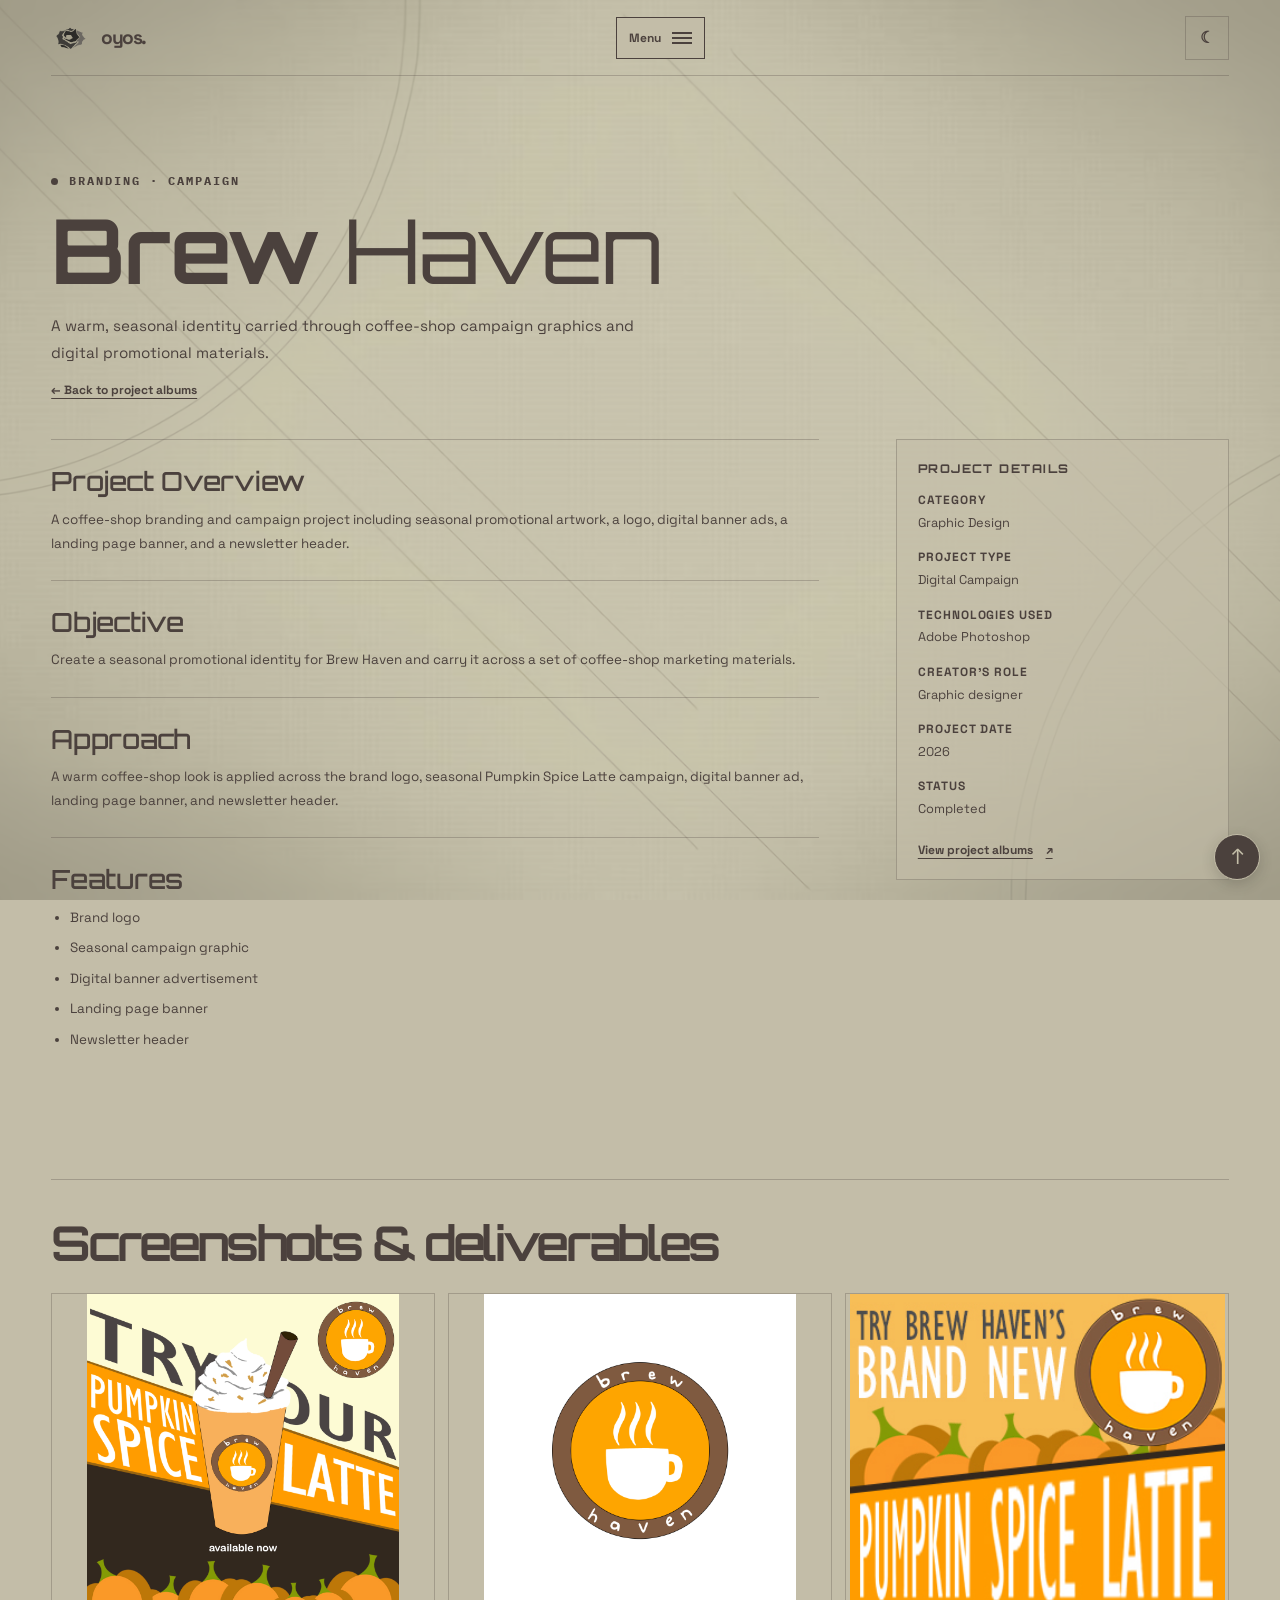
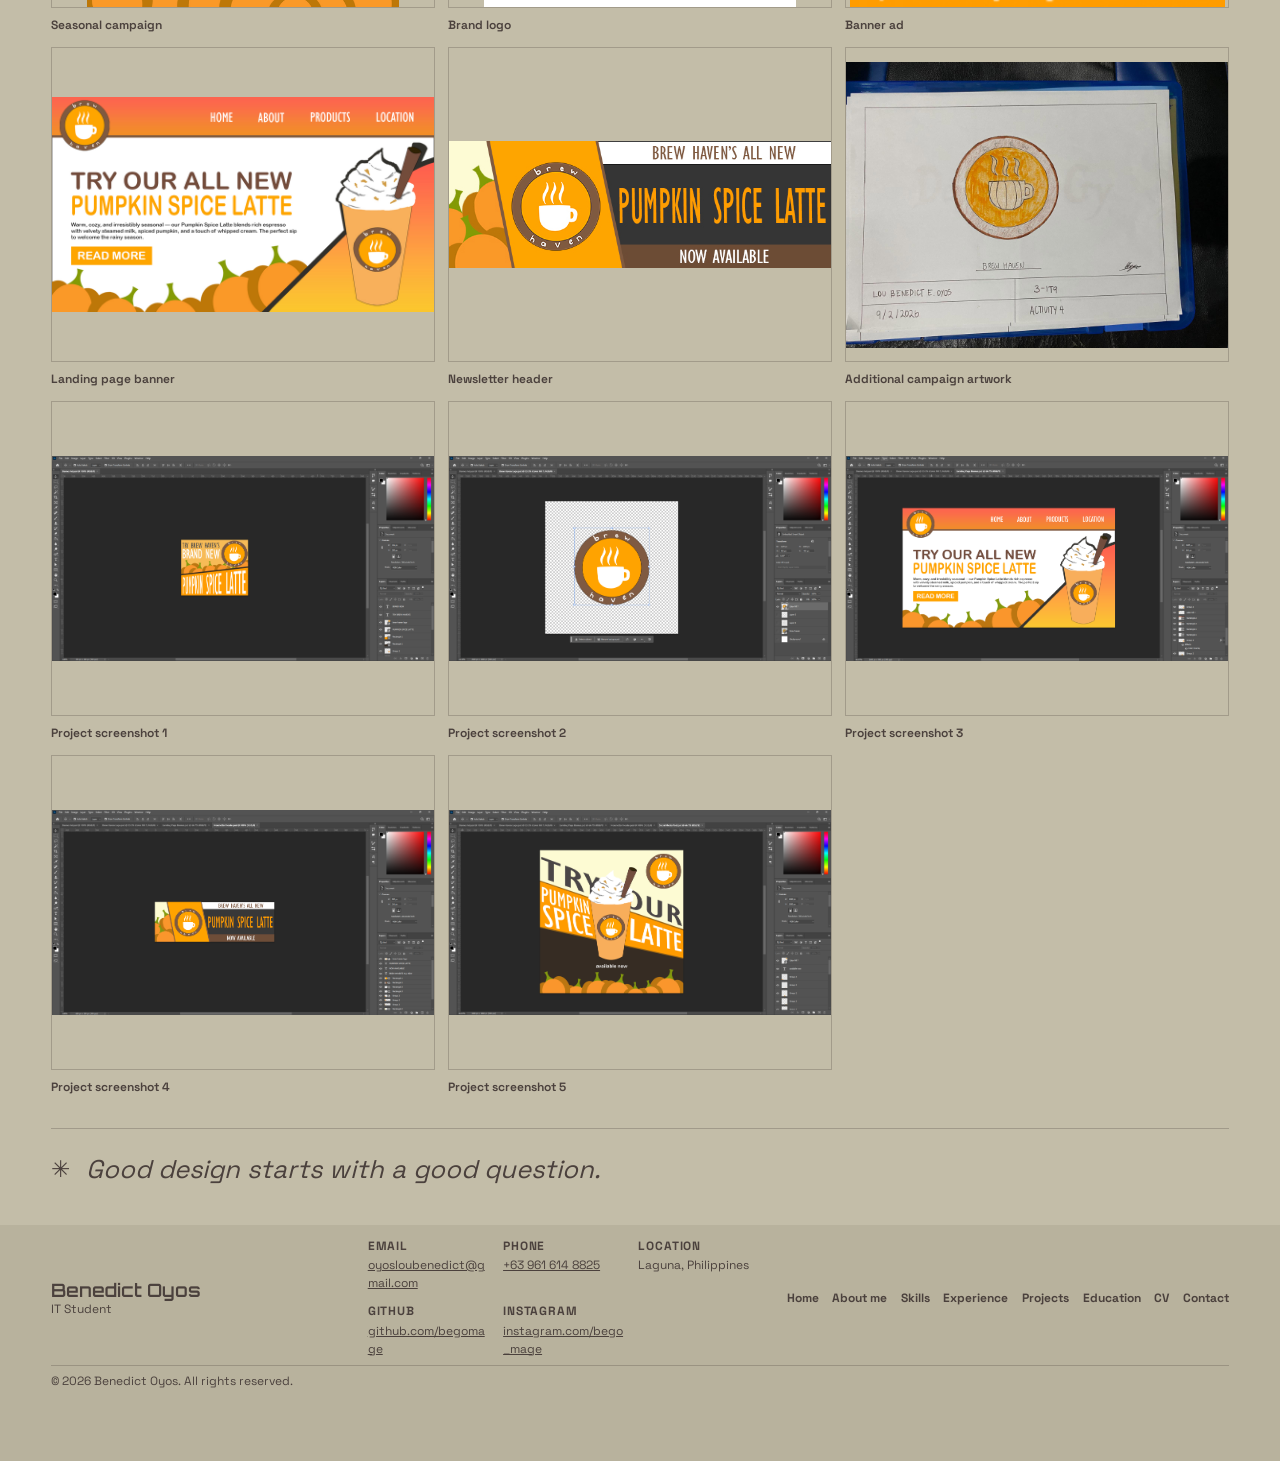
==== commit 6948f987: "Add files via upload" ====
--- a/Final Project Oyos/projects/brew-haven/index.html
+++ b/Final Project Oyos/projects/brew-haven/index.html
@@ -6,6 +6,19 @@
     <meta name="theme-color" content="#f5f1e8">
     <meta name="description" content="Project overview and campaign design details for Brew Haven.">
     <title>Brew Haven | Oyos Projects</title>
+    <link rel="canonical" href="https://oyosportfolio.vercel.app/projects/brew-haven">
+    <meta name="keywords" content="Brew Haven, coffee shop branding, digital campaign, graphic design, campaign graphics, Benedict Oyos">
+    <meta property="og:type" content="article">
+    <meta property="og:site_name" content="Benedict Oyos Portfolio">
+    <meta property="og:title" content="Brew Haven | Campaign Design by Benedict Oyos">
+    <meta property="og:description" content="A seasonal coffee-shop identity carried across promotional graphics and digital campaign materials.">
+    <meta property="og:url" content="https://oyosportfolio.vercel.app/projects/brew-haven">
+    <meta property="og:image" content="https://oyosportfolio.vercel.app/assets/brewhaven/brew-haven-campaign.jpg">
+    <meta property="og:image:alt" content="Brew Haven seasonal campaign graphic featuring a Pumpkin Spice Latte">
+    <meta name="twitter:card" content="summary_large_image">
+    <meta name="twitter:title" content="Brew Haven | Benedict Oyos">
+    <meta name="twitter:description" content="Seasonal coffee-shop identity and digital campaign graphics.">
+    <meta name="twitter:image" content="https://oyosportfolio.vercel.app/assets/brewhaven/brew-haven-campaign.jpg">
     <script>
       try {
         const theme = window.localStorage.getItem("oyos-theme");
@@ -121,6 +134,30 @@
             <img src="../../assets/brewhaven/Newsletter%20Header.jpg" alt="Brew Haven newsletter header graphic." loading="lazy">
             <span>Newsletter header</span>
           </a>
+          <a class="project-screenshot" href="../../assets/brewhaven/act4.jpg" target="_blank" rel="noopener">
+            <img src="../../assets/brewhaven/act4.jpg" alt="Additional Brew Haven campaign artwork." loading="lazy">
+            <span>Additional campaign artwork</span>
+          </a>
+          <a class="project-screenshot" href="../../assets/brewhaven/Screenshot%202026-11-11%20203155.png" target="_blank" rel="noopener">
+            <img src="../../assets/brewhaven/Screenshot%202026-11-11%20203155.png" alt="Brew Haven project screenshot captured on November 11, 2026." loading="lazy">
+            <span>Project screenshot 1</span>
+          </a>
+          <a class="project-screenshot" href="../../assets/brewhaven/Screenshot%202026-11-11%20203323.png" target="_blank" rel="noopener">
+            <img src="../../assets/brewhaven/Screenshot%202026-11-11%20203323.png" alt="Brew Haven project screenshot captured on November 11, 2026." loading="lazy">
+            <span>Project screenshot 2</span>
+          </a>
+          <a class="project-screenshot" href="../../assets/brewhaven/Screenshot%202026-11-11%20203349.png" target="_blank" rel="noopener">
+            <img src="../../assets/brewhaven/Screenshot%202026-11-11%20203349.png" alt="Brew Haven project screenshot captured on November 11, 2026." loading="lazy">
+            <span>Project screenshot 3</span>
+          </a>
+          <a class="project-screenshot" href="../../assets/brewhaven/Screenshot%202026-11-11%20203411.png" target="_blank" rel="noopener">
+            <img src="../../assets/brewhaven/Screenshot%202026-11-11%20203411.png" alt="Brew Haven project screenshot captured on November 11, 2026." loading="lazy">
+            <span>Project screenshot 4</span>
+          </a>
+          <a class="project-screenshot" href="../../assets/brewhaven/Screenshot%202026-11-11%20203431.png" target="_blank" rel="noopener">
+            <img src="../../assets/brewhaven/Screenshot%202026-11-11%20203431.png" alt="Brew Haven project screenshot captured on November 11, 2026." loading="lazy">
+            <span>Project screenshot 5</span>
+          </a>
         </div>
       </section>
 
--- a/Final Project Oyos/styles.css
+++ b/Final Project Oyos/styles.css
@@ -73,6 +73,66 @@
   font-family: var(--sans);
 }
 
+main {
+  animation: page-arrive 420ms ease-out both;
+}
+
+@keyframes page-arrive {
+  from {
+    opacity: 0;
+    transform: translateY(8px);
+  }
+
+  to {
+    opacity: 1;
+    transform: translateY(0);
+  }
+}
+
+.text-glitch-in {
+  animation: text-glitch-in 780ms cubic-bezier(0.2, 0.7, 0.2, 1) backwards;
+  animation-delay: var(--glitch-delay, 0ms);
+}
+
+@keyframes text-glitch-in {
+  0% {
+    clip-path: inset(0 100% 0 0);
+    opacity: 0;
+    text-shadow: -3px 0 var(--palette-muted), 3px 0 var(--palette-light);
+    transform: translateX(-8px) skewX(-4deg);
+  }
+
+  14% {
+    clip-path: inset(12% 0 68% 0);
+    opacity: 1;
+    transform: translateX(5px) skewX(3deg);
+  }
+
+  28% {
+    clip-path: inset(58% 0 18% 0);
+    text-shadow: 3px 0 var(--palette-muted), -3px 0 var(--palette-light);
+    transform: translateX(-4px);
+  }
+
+  42% {
+    clip-path: inset(28% 0 46% 0);
+    transform: translateX(2px) skewX(-2deg);
+  }
+
+  58% {
+    clip-path: inset(0);
+    text-shadow: -1px 0 var(--palette-muted), 1px 0 var(--palette-light);
+    transform: translateX(-1px);
+  }
+
+  100% {
+    clip-path: inset(0);
+    opacity: 1;
+    text-shadow: none;
+    transform: none;
+  }
+}
+
 a {
   color: inherit;
 }
@@ -136,6 +196,10 @@
   flex: 0 0 auto;
   object-fit: contain;
   filter: grayscale(1) sepia(0.25) brightness(0.68);
+}
+
+:root[data-theme="dark"] .wordmark-mark {
+  filter: grayscale(1) brightness(0) invert(68%) sepia(12%);
 }
 
 .wordmark-period,
@@ -367,14 +431,10 @@
   position: relative;
   width: min(100%, 465px);
   justify-self: end;
-  padding: clamp(0.8rem, 2vw, 1.4rem);
-  border: 1px solid var(--line);
-  background: var(--surface);
 }
 
 .hero-visual-profile {
-  width: min(100%, 380px);
-  background: var(--paper-deep);
+  width: min(100%, 340px);
 }
 
 .hero-art {
@@ -391,15 +451,28 @@
 }
 
 .hero-art.hero-profile {
-  padding: 0;
-  background: transparent;
+  position: relative;
+  margin: 0;
+  padding: clamp(0.7rem, 2vw, 1.15rem);
+  border: 1px solid var(--line);
+  background: var(--paper-deep);
 }
 
 .hero-profile img {
   aspect-ratio: 1 / 1;
-  background: transparent;
+  background: var(--paper);
   object-fit: contain;
   mix-blend-mode: normal;
+}
+
+.hero-art.hero-profile figcaption {
+  gap: 0.75rem;
+  padding: 0.85rem 0.15rem 0.1rem;
+  font-size: 0.7rem;
+}
+
+.hero-art.hero-profile figcaption > span:last-child {
+  font-size: 0.7rem;
 }
 
 .hero-art figcaption {
@@ -422,31 +495,6 @@
   color: var(--ink);
 }
 
-.hero-stamp {
-  position: absolute;
-  z-index: 1;
-  top: -27px;
-  right: -27px;
-  display: grid;
-  width: 82px;
-  height: 82px;
-  align-content: center;
-  justify-items: center;
-  border-radius: 50%;
-  background: var(--accent-dark);
-  color: var(--paper);
-  font-size: 0.75rem;
-  font-weight: 800;
-  letter-spacing: 0.12em;
-  line-height: 1.4;
-  transform: rotate(10deg);
-}
-
-.hero-stamp-star {
-  margin-top: 0.1rem;
-  font-size: 0.95rem;
-}
-
 .hero-side-note {
   position: absolute;
   right: -2.1rem;
@@ -470,8 +518,17 @@
   color: var(--ink);
 }
 
+:root[data-theme="dark"] .overview-band .eyebrow-light,
+:root[data-theme="dark"] .about-bio-band .eyebrow-light {
+  color: var(--ink);
+}
+
 :root[data-theme="dark"] .overview-copy p,
 :root[data-theme="dark"] .about-bio-copy p {
+  color: var(--ink);
+}
+
+:root[data-theme="dark"] .about-bio-copy strong {
   color: var(--ink);
 }
 
@@ -589,7 +646,6 @@
 
 .project-card:nth-child(2) .project-image img {
   object-fit: contain;
-  mix-blend-mode: multiply;
 }
 
 .project-card:nth-child(3) .project-image img {
@@ -657,6 +713,17 @@
   padding-block: clamp(4rem, 9vw, 7rem) 3.5rem;
 }
 
+.about-intro-layout {
+  display: grid;
+  grid-template-columns: minmax(0, 1fr) minmax(220px, 0.55fr);
+  align-items: center;
+  gap: clamp(2.5rem, 8vw, 7rem);
+}
+
+.about-intro-copy {
+  padding-block: 1rem;
+}
+
 .about-intro h1 {
   margin: 0;
   font-size: clamp(3.8rem, 8vw, 7rem);
@@ -681,6 +748,37 @@
   line-height: 1.75;
 }
 
+.about-portrait {
+  width: min(100%, 340px);
+  justify-self: end;
+  margin: 0;
+  padding: clamp(0.7rem, 2vw, 1.15rem);
+  border: 1px solid var(--line);
+  background: var(--paper-deep);
+}
+
+.about-portrait img {
+  width: 100%;
+  aspect-ratio: 1 / 1;
+  background: var(--paper);
+  object-fit: contain;
+}
+
+.about-portrait figcaption {
+  display: flex;
+  justify-content: space-between;
+  gap: 0.75rem;
+  padding: 0.85rem 0.15rem 0.1rem;
+  font-size: 0.7rem;
+  font-weight: 700;
+}
+
+.about-portrait figcaption span:last-child {
+  color: var(--ink-soft);
+  font-weight: 500;
+  text-align: right;
+}
+
 .about-details {
   padding-block: 1rem clamp(4rem, 8vw, 7rem);
 }
@@ -717,17 +815,24 @@
 
 .about-info-grid {
   display: grid;
-  grid-template-columns: repeat(3, minmax(0, 1fr));
-  gap: 1px;
-  margin: 0;
+  grid-template-columns: repeat(4, minmax(0, 1fr));
+  gap: 0.75rem;
+  margin: 0;
+}
+
+.about-info-item {
+  position: relative;
+  min-width: 0;
+  min-height: 132px;
+  padding: 1.15rem;
   border: 1px solid var(--line);
-  background: var(--line);
-}
-
-.about-info-item {
-  min-width: 0;
-  padding: 1.25rem;
-  background: var(--paper);
+  background: var(--surface);
+  transition: transform 180ms ease, background 180ms ease;
+}
+
+.about-info-item:hover {
+  transform: translateY(-3px);
+  background: var(--surface-hover);
 }
 
 .about-info-item dt {
@@ -898,6 +1003,11 @@
   color: var(--palette-muted);
 }
 
+.about-bio-copy {
+  padding-left: clamp(1.25rem, 3vw, 2.5rem);
+  border-left: 1px solid rgba(195, 189, 168, 0.35);
+}
+
 .about-bio-copy p {
   margin: 0 0 1.1rem;
   color: var(--palette-mid);
@@ -982,13 +1092,26 @@
 }
 
 .experience-card {
+  position: relative;
   padding: clamp(1.25rem, 3vw, 2rem);
   border: 1px solid var(--line);
-  background: var(--surface);
+  border-left: 3px solid var(--accent);
+  background: var(--paper);
+  box-shadow: 0 12px 32px rgba(37, 35, 31, 0.08);
+  transition: transform 200ms ease, box-shadow 200ms ease;
+}
+
+.experience-card:hover {
+  transform: translateY(-3px);
+  box-shadow: 0 16px 38px rgba(37, 35, 31, 0.14);
 }
 
 .experience-date {
-  margin: 0 0 0.85rem;
+  display: inline-flex;
+  margin: 0 0 1rem;
+  padding: 0.45rem 0.7rem;
+  border: 1px solid var(--line);
+  background: var(--paper-deep);
   color: var(--ink-soft);
   font-family: var(--mono);
   font-size: 0.75rem;
@@ -1068,8 +1191,12 @@
 }
 
 .skill-category {
-  padding-block: 2.5rem;
-  border-top: 1px solid var(--line);
+  position: relative;
+  margin-top: 1.2rem;
+  padding: clamp(1.25rem, 3vw, 2rem);
+  border: 1px solid var(--line);
+  border-top: 3px solid var(--accent);
+  background: var(--surface);
 }
 
 .skill-category-heading {
@@ -1108,39 +1235,204 @@
   margin: 0;
   padding: 0;
   list-style: none;
+  counter-reset: skill-item;
 }
 
 .skill-card {
   display: flex;
   min-height: 78px;
   align-items: center;
-  gap: 0.8rem;
-  padding: 1rem;
+  gap: 0.65rem;
+  padding: 0.9rem;
   border: 1px solid var(--line);
   background: var(--surface);
   font-family: var(--sans);
   font-size: 1rem;
   line-height: 1.35;
-  transition: transform 180ms ease, background 180ms ease;
+  counter-increment: skill-item;
+  transition: transform 180ms ease, background 180ms ease, border-color 180ms ease;
 }
 
 .skill-card::before {
-  width: 8px;
-  height: 8px;
+  display: grid;
+  width: 1.8rem;
+  height: 1.8rem;
   flex: 0 0 auto;
+  place-items: center;
+  border: 1px solid var(--line);
   border-radius: 50%;
-  background: var(--accent);
-  content: "";
+  background: var(--paper);
+  color: var(--accent);
+  content: counter(skill-item, decimal-leading-zero);
+  font-family: var(--mono);
+  font-size: 0.58rem;
+  transition: background 180ms ease, color 180ms ease;
 }
 
 .skill-card:hover {
   transform: translateY(-2px);
   background: var(--surface-hover);
+  border-color: var(--accent);
+}
+
+.skill-card:hover::before {
+  background: var(--accent);
+  color: var(--paper);
 }
 
 .skill-category-professional .skill-card::before {
-  border-radius: 0;
-  transform: rotate(45deg);
+  border-radius: 50%;
+}
+
+.education-details + .education-details {
+  padding-top: 0;
+}
+
+.education-credentials .about-info-grid {
+  grid-template-columns: repeat(2, minmax(0, 1fr));
+}
+
+.education-timeline {
+  display: grid;
+  grid-template-columns: repeat(2, minmax(0, 1fr));
+  gap: 1rem;
+  margin: 0;
+  padding: 0;
+  list-style: none;
+}
+
+.education-entry {
+  min-width: 0;
+}
+
+.education-card {
+  height: 100%;
+  min-height: 190px;
+  padding: clamp(1.2rem, 3vw, 1.8rem);
+  border: 1px solid var(--line);
+  border-top: 3px solid var(--line);
+  background: var(--paper);
+  box-shadow: 0 10px 28px rgba(37, 35, 31, 0.07);
+  transition: transform 200ms ease, border-color 200ms ease, box-shadow 200ms ease;
+}
+
+.education-card:hover {
+  transform: translateY(-3px);
+  border-top-color: var(--accent);
+  box-shadow: 0 15px 34px rgba(37, 35, 31, 0.12);
+}
+
+.education-entry-current .education-card {
+  border-top-color: var(--accent);
+  background: var(--surface);
+}
+
+.education-date {
+  display: flex;
+  align-items: center;
+  justify-content: space-between;
+  gap: 1rem;
+  margin: 0 0 1.4rem;
+  color: var(--ink-soft);
+  font-family: var(--mono);
+  font-size: 0.75rem;
+  font-weight: 600;
+  letter-spacing: 0.04em;
+}
+
+.education-date span {
+  padding: 0.35rem 0.55rem;
+  border: 1px solid var(--line);
+  background: var(--paper);
+  font-size: 0.65rem;
+  letter-spacing: 0.1em;
+  text-transform: uppercase;
+}
+
+.education-card h3 {
+  margin: 0;
+  font-size: clamp(1.2rem, 2vw, 1.55rem);
+  line-height: 1.3;
+}
+
+.education-school {
+  margin: 0.55rem 0 0;
+  color: var(--ink-soft);
+  font-size: 0.9rem;
+  font-weight: 600;
+  line-height: 1.55;
+}
+
+.education-detail {
+  margin: 0.7rem 0 0;
+  color: var(--ink-soft);
+  font-size: 0.78rem;
+  line-height: 1.6;
+}
+
+.cv-section {
+  padding-block: 0.5rem clamp(4rem, 8vw, 7rem);
+}
+
+.cv-preview {
+  display: grid;
+  grid-template-columns: minmax(0, 1.05fr) minmax(0, 0.95fr);
+  min-height: 400px;
+  border: 1px solid var(--line);
+  background: var(--paper);
+  box-shadow: 0 18px 48px rgba(37, 35, 31, 0.12);
+}
+
+.cv-preview-document {
+  min-width: 0;
+  min-height: 520px;
+  padding: 1rem;
+  background: var(--paper-deep);
+}
+
+.cv-preview-document iframe {
+  display: block;
+  width: 100%;
+  height: 100%;
+  min-height: 488px;
+  border: 0;
+  background: var(--paper);
+}
+
+.cv-preview-copy {
+  display: flex;
+  align-items: flex-start;
+  justify-content: center;
+  flex-direction: column;
+  padding: clamp(1.5rem, 5vw, 4rem);
+}
+
+.cv-preview-copy h2 {
+  margin: 0;
+  font-size: clamp(2.4rem, 5vw, 4.2rem);
+  letter-spacing: -0.07em;
+  line-height: 1;
+}
+
+.cv-preview-copy h2 em {
+  color: var(--accent);
+  font-family: var(--display);
+  font-weight: 400;
+}
+
+.cv-preview-copy > p:not(.eyebrow) {
+  max-width: 34ch;
+  margin: 1.2rem 0 0;
+  color: var(--ink-soft);
+  font-size: 0.9rem;
+  line-height: 1.75;
+}
+
+.cv-preview-copy .hero-actions {
+  align-items: flex-start;
+  flex-direction: column;
+  gap: 1rem;
+  margin-top: 1.7rem;
 }
 
 .projects-intro {
@@ -1725,6 +2017,23 @@
     min-height: 76px;
   }
 
+  .about-intro-layout {
+    grid-template-columns: minmax(0, 1fr) minmax(200px, 0.65fr);
+    gap: 2rem;
+  }
+
+  .cv-preview {
+    grid-template-columns: minmax(0, 1fr) minmax(0, 0.9fr);
+  }
+
+  .cv-preview-document {
+    min-height: 440px;
+  }
+
+  .cv-preview-document iframe {
+    min-height: 408px;
+  }
+
   .hero {
     min-height: auto;
     grid-template-columns: 1fr 0.88fr;
@@ -1978,6 +2287,10 @@
     justify-self: center;
   }
 
+  .hero-visual-profile {
+    order: -1;
+  }
+
   .overview-layout {
     grid-template-columns: 1fr;
     gap: 2.2rem;
@@ -1987,8 +2300,18 @@
     padding-block: 3.5rem 2.5rem;
   }
 
+  .about-intro-layout {
+    grid-template-columns: 1fr;
+    gap: 2.5rem;
+  }
+
   .about-intro h1 {
     font-size: clamp(3.6rem, 16vw, 5.2rem);
+  }
+
+  .about-portrait {
+    width: min(82%, 330px);
+    justify-self: center;
   }
 
   .about-section-heading {
@@ -2016,6 +2339,31 @@
     grid-template-columns: 1fr;
   }
 
+  .education-timeline {
+    grid-template-columns: 1fr;
+  }
+
+  .education-card {
+    min-height: 0;
+  }
+
+  .cv-preview {
+    grid-template-columns: 1fr;
+  }
+
+  .cv-preview-document {
+    min-height: 520px;
+    padding: 0.75rem;
+  }
+
+  .cv-preview-document iframe {
+    min-height: 488px;
+  }
+
+  .cv-preview-copy {
+    padding: 1.5rem;
+  }
+
   .about-info-item {
     padding: 1.1rem;
   }
@@ -2025,6 +2373,10 @@
     gap: 2rem;
   }
 
+  .about-bio-copy {
+    padding-left: 1.1rem;
+  }
+
   .project-detail-intro {
     padding-block: 3.5rem 2rem;
   }
@@ -2100,7 +2452,7 @@
   }
 
   .skills-intro h1 {
-    font-size: clamp(3.4rem, 14vw, 5rem);
+    font-size: clamp(2.8rem, 12vw, 4.5rem);
   }
 
   .skill-category-heading {
@@ -2198,11 +2550,23 @@
   }
 }
 
+@media (max-width: 360px) {
+  .skills-intro h1 {
+    font-size: clamp(2.2rem, 11vw, 2.6rem);
+  }
+
+  .skill-grid {
+    grid-template-columns: 1fr;
+  }
+}
+
 @media (prefers-reduced-motion: reduce) {
   *,
   *::before,
   *::after {
     scroll-behavior: auto !important;
     transition-duration: 0.01ms !important;
-  }
-}
+    animation-duration: 0.01ms !important;
+    animation-iteration-count: 1 !important;
+  }
+}
